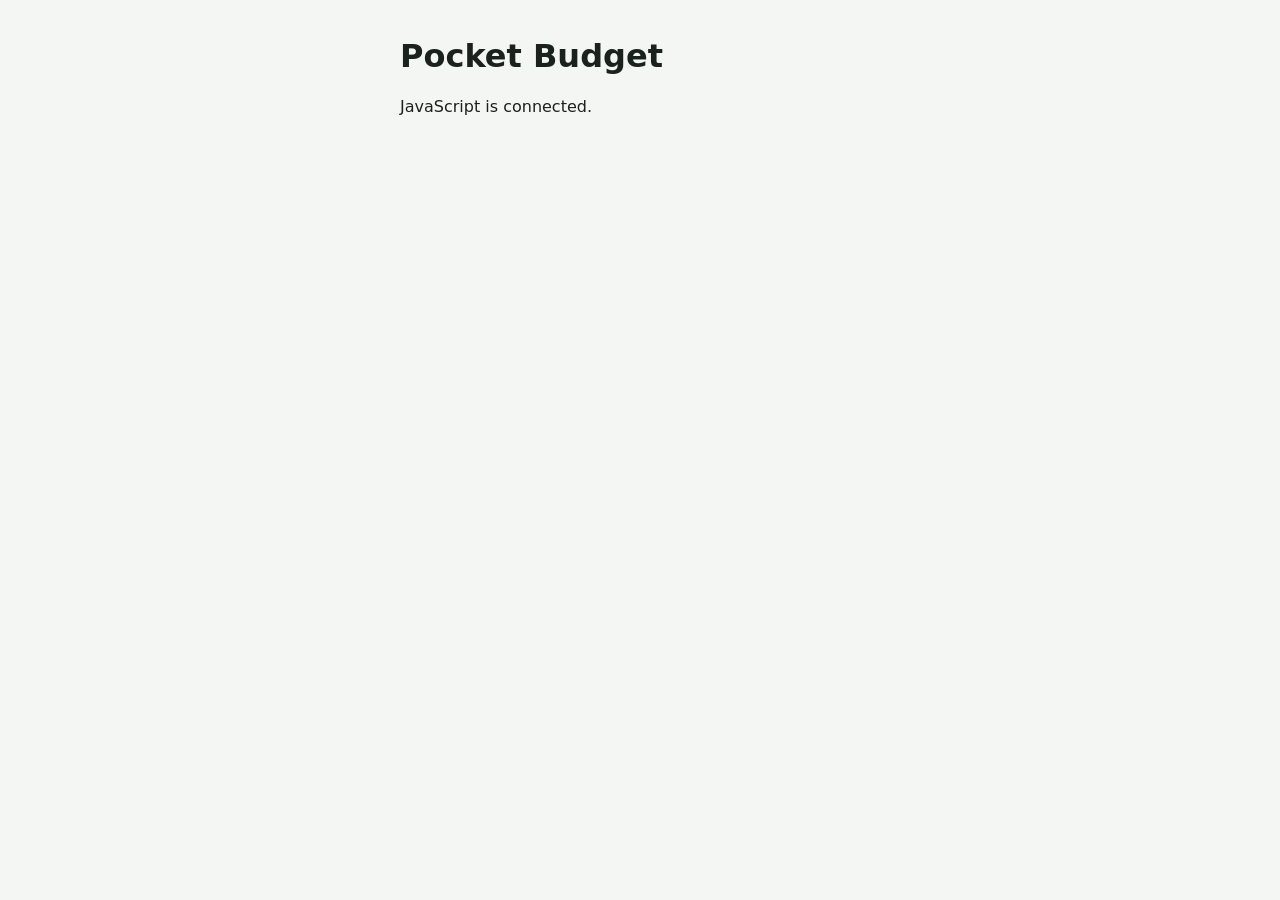
==== index.html @ a30707a2 "Set up project: plan, starter HTML/CSS/JS, local dev server Co-Authored-By: Claude Opus 5.5 <noreply" ====
<!DOCTYPE html>
<html lang="en">
<head>
  <meta charset="UTF-8">
  <!-- Makes the page fit phone screens instead of showing a zoomed-out desktop page -->
  <meta name="viewport" content="width=device-width, initial-scale=1">
  <title>Pocket Budget</title>
  <link rel="stylesheet" href="style.css">
  <!-- "defer" waits to run app.js until the HTML has loaded -->
  <script src="app.js" defer></script>
</head>
<body>
  <main>
    <h1>Pocket Budget</h1>
    <p id="status">Loading…</p>
  </main>
</body>
</html>
---- style.css ----
body {
  margin: 0;
  font-family: system-ui, sans-serif;
  background: #f4f6f3;
  color: #1b221e;
}

main {
  max-width: 480px;
  margin: 0 auto;
  padding: 16px;
}
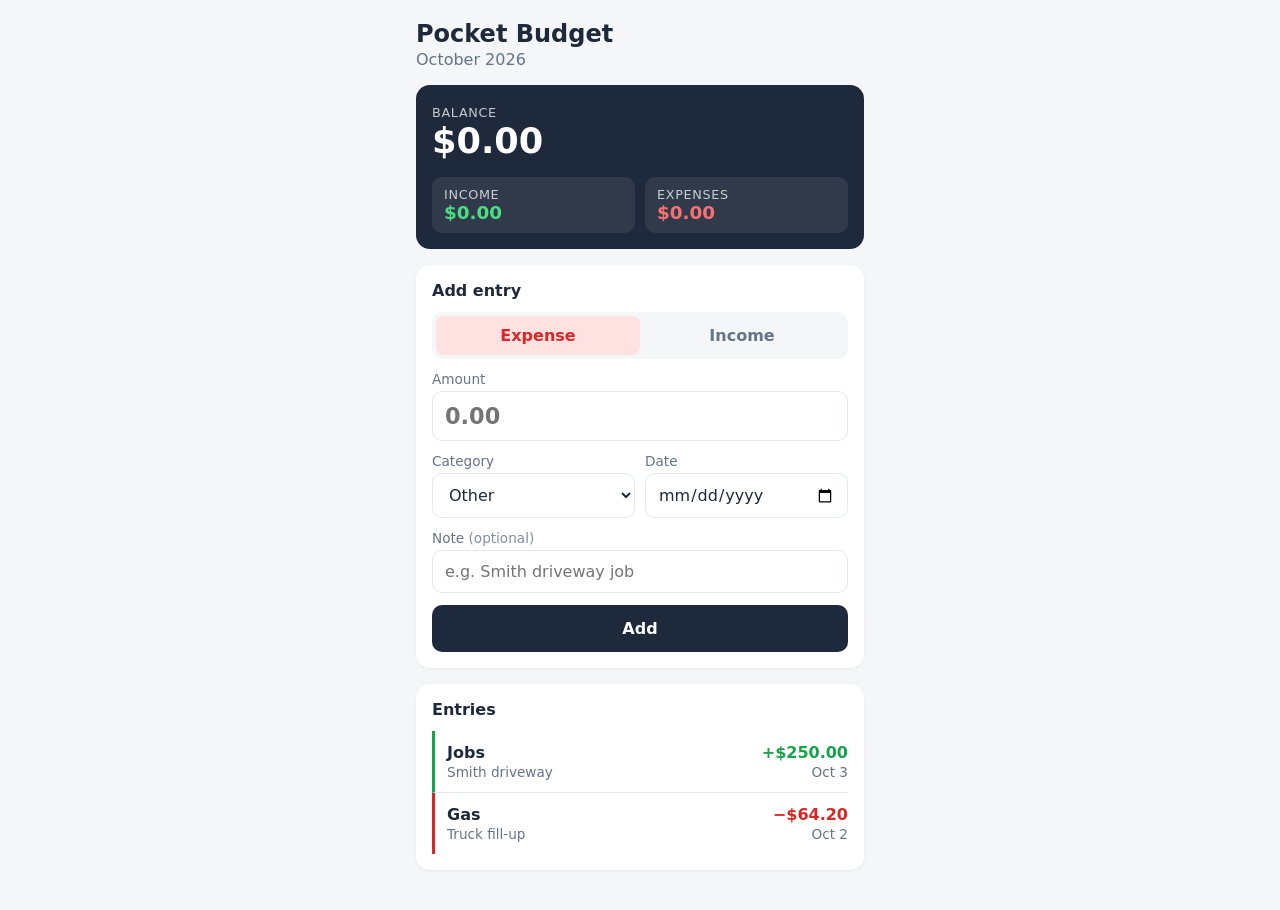
==== commit 04fdc7fb: "Add mobile-first layout: summary, add form, entry list Co-Authored-By: Claude Opus 5.5 <noreply@anth" ====
--- a/index.html
+++ b/index.html
@@ -11,8 +11,101 @@
 </head>
 <body>
   <main>
-    <h1>Pocket Budget</h1>
-    <p id="status">Loading…</p>
+    <header>
+      <h1>Pocket Budget</h1>
+      <p class="month" id="month-label">October 2026</p>
+    </header>
+
+    <!-- Summary: this month's totals -->
+    <section class="summary" aria-label="This month">
+      <div class="balance">
+        <span class="label">Balance</span>
+        <span class="amount" id="balance">$0.00</span>
+      </div>
+      <div class="totals">
+        <div class="total income">
+          <span class="label">Income</span>
+          <span class="amount" id="income-total">$0.00</span>
+        </div>
+        <div class="total expense">
+          <span class="label">Expenses</span>
+          <span class="amount" id="expense-total">$0.00</span>
+        </div>
+      </div>
+    </section>
+
+    <!-- Add form -->
+    <form id="entry-form" class="card">
+      <h2>Add entry</h2>
+
+      <!-- Two radio buttons styled as a toggle; only one can be picked -->
+      <div class="type-toggle" role="radiogroup" aria-label="Type">
+        <input type="radio" name="type" id="type-expense" value="expense" checked>
+        <label for="type-expense">Expense</label>
+        <input type="radio" name="type" id="type-income" value="income">
+        <label for="type-income">Income</label>
+      </div>
+
+      <label class="field">
+        <span>Amount</span>
+        <!-- inputmode="decimal" shows the number keypad on phones -->
+        <input type="number" id="amount" name="amount" inputmode="decimal"
+               step="0.01" min="0.01" placeholder="0.00" required>
+      </label>
+
+      <div class="row">
+        <label class="field">
+          <span>Category</span>
+          <select id="category" name="category">
+            <option>Food</option>
+            <option>Gas</option>
+            <option>Supplies</option>
+            <option>Bills</option>
+            <option>Fun</option>
+            <option selected>Other</option>
+          </select>
+        </label>
+        <label class="field">
+          <span>Date</span>
+          <input type="date" id="date" name="date">
+        </label>
+      </div>
+
+      <label class="field">
+        <span>Note <small>(optional)</small></span>
+        <input type="text" id="note" name="note" placeholder="e.g. Smith driveway job">
+      </label>
+
+      <button type="submit" class="add-btn">Add</button>
+    </form>
+
+    <!-- Entry list -->
+    <section class="card">
+      <h2>Entries</h2>
+      <ul class="entries" id="entries">
+        <!-- Sample entries to preview the design; replaced by JavaScript in Step 3 -->
+        <li class="entry income">
+          <div class="entry-main">
+            <span class="entry-category">Jobs</span>
+            <span class="entry-note">Smith driveway</span>
+          </div>
+          <div class="entry-side">
+            <span class="entry-amount">+$250.00</span>
+            <span class="entry-date">Oct 3</span>
+          </div>
+        </li>
+        <li class="entry expense">
+          <div class="entry-main">
+            <span class="entry-category">Gas</span>
+            <span class="entry-note">Truck fill-up</span>
+          </div>
+          <div class="entry-side">
+            <span class="entry-amount">−$64.20</span>
+            <span class="entry-date">Oct 2</span>
+          </div>
+        </li>
+      </ul>
+    </section>
   </main>
 </body>
 </html>
--- a/style.css
+++ b/style.css
@@ -1,12 +1,147 @@
+/* Color palette: change a color here and it updates everywhere */
+:root {
+  --bg: #f5f6f8;          /* page background: soft gray */
+  --card: #ffffff;        /* card background */
+  --ink: #1e293b;         /* main text: dark slate */
+  --muted: #64748b;       /* secondary text: labels, dates */
+  --line: #e2e8f0;        /* borders and dividers */
+  --income: #16a34a;      /* green */
+  --income-soft: #dcfce7;
+  --expense: #dc2626;     /* red */
+  --expense-soft: #fee2e2;
+  --radius: 14px;
+}
+
+* { box-sizing: border-box; }
+
 body {
   margin: 0;
-  font-family: system-ui, sans-serif;
-  background: #f4f6f3;
-  color: #1b221e;
+  font-family: system-ui, -apple-system, "Segoe UI", sans-serif;
+  background: var(--bg);
+  color: var(--ink);
 }
 
 main {
   max-width: 480px;
   margin: 0 auto;
+  padding: 20px 16px 40px;
+  display: grid;
+  gap: 16px;
+}
+
+h1 { font-size: 1.5rem; margin: 0; }
+h2 { font-size: 1rem; margin: 0 0 12px; }
+.month { margin: 2px 0 0; color: var(--muted); }
+
+.card {
+  background: var(--card);
+  border-radius: var(--radius);
   padding: 16px;
+  box-shadow: 0 1px 3px rgba(15, 23, 42, 0.06);
 }
+
+/* ---------- Summary ---------- */
+.summary {
+  background: var(--ink);
+  color: #fff;
+  border-radius: var(--radius);
+  padding: 20px 16px 16px;
+  display: grid;
+  gap: 16px;
+}
+.label {
+  display: block;
+  font-size: 0.8rem;
+  text-transform: uppercase;
+  letter-spacing: 0.05em;
+  opacity: 0.75;
+}
+.balance .amount { font-size: 2.2rem; font-weight: 700; }
+.totals { display: grid; grid-template-columns: 1fr 1fr; gap: 10px; }
+.total {
+  background: rgba(255, 255, 255, 0.08);
+  border-radius: 10px;
+  padding: 10px 12px;
+}
+.total .amount { font-size: 1.15rem; font-weight: 600; }
+.total.income .amount { color: #4ade80; }   /* lighter green: readable on dark */
+.total.expense .amount { color: #f87171; }  /* lighter red: readable on dark */
+.amount { font-variant-numeric: tabular-nums; }  /* digits line up */
+
+/* ---------- Form ---------- */
+#entry-form { display: grid; gap: 12px; }
+#entry-form h2 { margin: 0; }
+
+.type-toggle {
+  display: grid;
+  grid-template-columns: 1fr 1fr;
+  background: var(--bg);
+  border-radius: 10px;
+  padding: 4px;
+}
+.type-toggle input { position: absolute; opacity: 0; } /* hide the real radio circles */
+.type-toggle label {
+  text-align: center;
+  padding: 10px;
+  border-radius: 8px;
+  font-weight: 600;
+  color: var(--muted);
+  cursor: pointer;
+}
+#type-expense:checked + label { background: var(--expense-soft); color: var(--expense); }
+#type-income:checked + label  { background: var(--income-soft);  color: var(--income); }
+.type-toggle input:focus-visible + label { outline: 2px solid var(--ink); }
+
+.field { display: grid; gap: 4px; font-size: 0.85rem; color: var(--muted); }
+.field small { font-size: inherit; opacity: 0.8; }
+.row { display: grid; grid-template-columns: 1fr 1fr; gap: 10px; }
+
+input, select, button { font: inherit; }
+.field input, .field select {
+  width: 100%;
+  font-size: 1rem;     /* 16px+ stops iPhones from zooming in on tap */
+  color: var(--ink);
+  padding: 11px 12px;
+  border: 1px solid var(--line);
+  border-radius: 10px;
+  background: #fff;
+}
+.field input:focus, .field select:focus {
+  outline: none;
+  border-color: var(--ink);
+}
+#amount { font-size: 1.4rem; font-weight: 600; }
+
+.add-btn {
+  padding: 14px;
+  border: 0;
+  border-radius: 10px;
+  background: var(--ink);
+  color: #fff;
+  font-weight: 600;
+  font-size: 1rem;
+  cursor: pointer;
+}
+.add-btn:active { transform: scale(0.98); }
+
+/* ---------- Entry list ---------- */
+.entries { list-style: none; margin: 0; padding: 0; }
+.entry {
+  display: flex;
+  justify-content: space-between;
+  gap: 12px;
+  padding: 12px 0 12px 12px;
+  border-bottom: 1px solid var(--line);
+  border-left: 3px solid transparent;
+}
+.entry:last-child { border-bottom: 0; }
+.entry.income  { border-left-color: var(--income); }
+.entry.expense { border-left-color: var(--expense); }
+
+.entry-main, .entry-side { display: grid; gap: 2px; }
+.entry-side { text-align: right; }
+.entry-category { font-weight: 600; }
+.entry-note, .entry-date { font-size: 0.85rem; color: var(--muted); }
+.entry-amount { font-weight: 600; font-variant-numeric: tabular-nums; }
+.entry.income  .entry-amount { color: var(--income); }
+.entry.expense .entry-amount { color: var(--expense); }
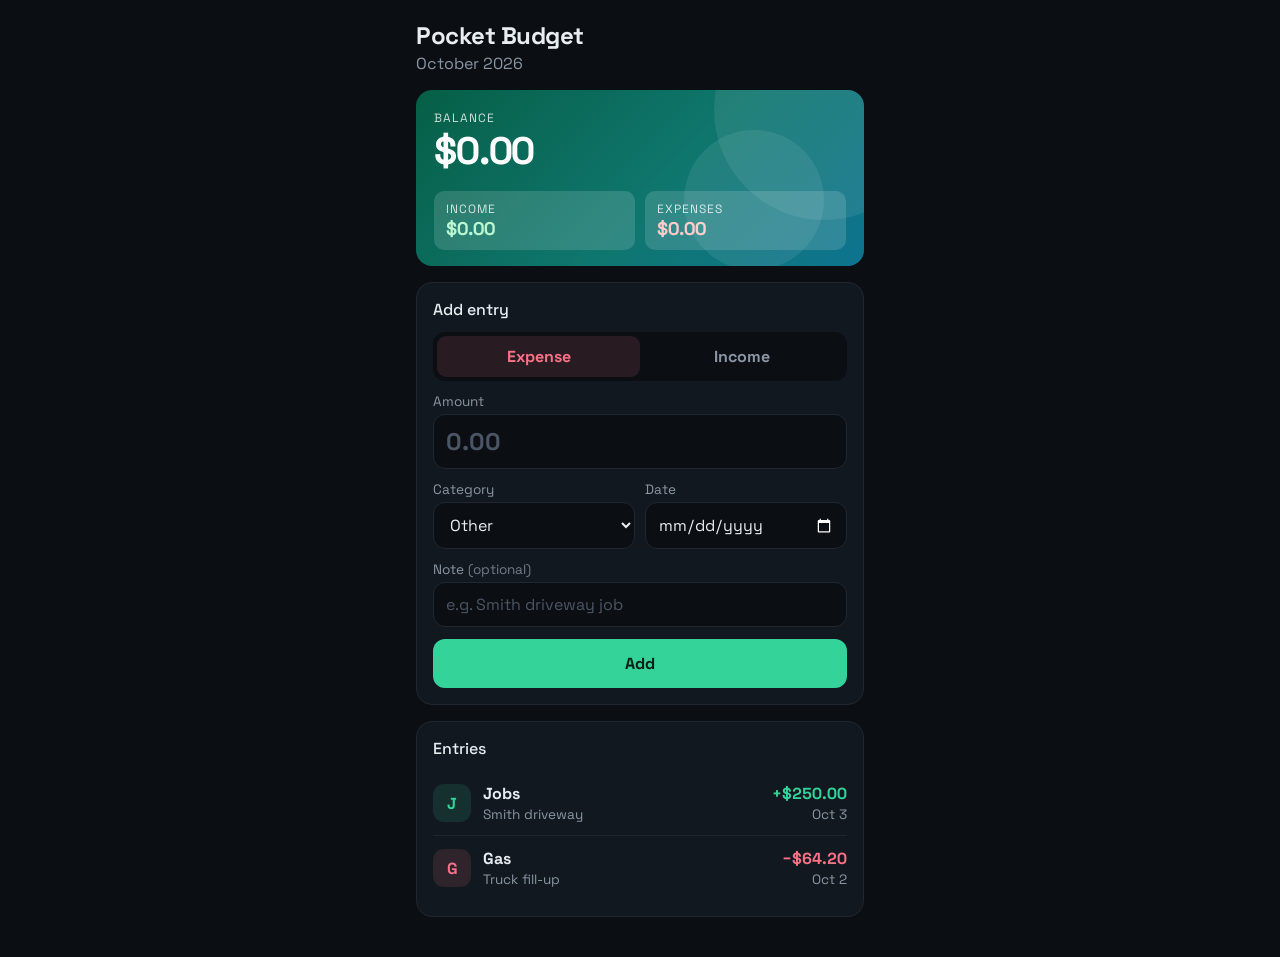
==== commit 0684fd83: "Restyle: dark theme with green gradient balance card, Space Grotesk, category badges Also adds mocku" ====
--- a/index.html
+++ b/index.html
@@ -5,6 +5,12 @@
   <!-- Makes the page fit phone screens instead of showing a zoomed-out desktop page -->
   <meta name="viewport" content="width=device-width, initial-scale=1">
   <title>Pocket Budget</title>
+  <!-- Colors the phone's browser bar to match the dark app -->
+  <meta name="theme-color" content="#0b0f14">
+  <!-- Space Grotesk font from Google Fonts -->
+  <link rel="preconnect" href="https://fonts.googleapis.com">
+  <link rel="preconnect" href="https://fonts.gstatic.com" crossorigin>
+  <link href="https://fonts.googleapis.com/css2?family=Space+Grotesk:wght@400;500;700&display=swap" rel="stylesheet">
   <link rel="stylesheet" href="style.css">
   <!-- "defer" waits to run app.js until the HTML has loaded -->
   <script src="app.js" defer></script>
@@ -85,6 +91,7 @@
       <ul class="entries" id="entries">
         <!-- Sample entries to preview the design; replaced by JavaScript in Step 3 -->
         <li class="entry income">
+          <span class="entry-badge" aria-hidden="true">J</span>
           <div class="entry-main">
             <span class="entry-category">Jobs</span>
             <span class="entry-note">Smith driveway</span>
@@ -95,6 +102,7 @@
           </div>
         </li>
         <li class="entry expense">
+          <span class="entry-badge" aria-hidden="true">G</span>
           <div class="entry-main">
             <span class="entry-category">Gas</span>
             <span class="entry-note">Truck fill-up</span>
--- a/style.css
+++ b/style.css
@@ -1,22 +1,26 @@
 /* Color palette: change a color here and it updates everywhere */
 :root {
-  --bg: #f5f6f8;          /* page background: soft gray */
-  --card: #ffffff;        /* card background */
-  --ink: #1e293b;         /* main text: dark slate */
-  --muted: #64748b;       /* secondary text: labels, dates */
-  --line: #e2e8f0;        /* borders and dividers */
-  --income: #16a34a;      /* green */
-  --income-soft: #dcfce7;
-  --expense: #dc2626;     /* red */
-  --expense-soft: #fee2e2;
-  --radius: 14px;
+  color-scheme: dark;     /* tells the browser to draw built-in controls (date picker, dropdown) dark too */
+  --font: "Space Grotesk", system-ui, sans-serif;
+  --bg: #0b0f14;          /* page background: near-black */
+  --card: #121820;        /* card background */
+  --field: #0b0f14;       /* input background */
+  --ink: #e8edf2;         /* main text */
+  --muted: #8a96a3;       /* secondary text: labels, dates */
+  --line: #1f2731;        /* borders and dividers */
+  --income: #34d399;      /* green */
+  --income-soft: rgba(52, 211, 153, 0.12);
+  --expense: #fb7185;     /* red */
+  --expense-soft: rgba(251, 113, 133, 0.12);
+  --balance-card: linear-gradient(135deg, #065f46 0%, #0f766e 55%, #0e7490 100%);
+  --radius: 16px;
 }
 
 * { box-sizing: border-box; }
 
 body {
   margin: 0;
-  font-family: system-ui, -apple-system, "Segoe UI", sans-serif;
+  font-family: var(--font);
   background: var(--bg);
   color: var(--ink);
 }
@@ -29,43 +33,56 @@
   gap: 16px;
 }
 
-h1 { font-size: 1.5rem; margin: 0; }
-h2 { font-size: 1rem; margin: 0 0 12px; }
+h1 { font-size: 1.5rem; font-weight: 700; letter-spacing: -0.02em; margin: 0; }
+h2 { font-size: 1rem; font-weight: 500; margin: 0 0 12px; }
 .month { margin: 2px 0 0; color: var(--muted); }
 
 .card {
   background: var(--card);
+  border: 1px solid var(--line);
   border-radius: var(--radius);
   padding: 16px;
-  box-shadow: 0 1px 3px rgba(15, 23, 42, 0.06);
 }
 
-/* ---------- Summary ---------- */
+/* ---------- Summary (the green "bank card") ---------- */
 .summary {
-  background: var(--ink);
+  position: relative;
+  overflow: hidden;       /* clips the decorative circles to the card */
+  background: var(--balance-card);
   color: #fff;
   border-radius: var(--radius);
-  padding: 20px 16px 16px;
+  padding: 20px 18px 16px;
   display: grid;
   gap: 16px;
 }
+/* Two see-through circles for the bank-card look. ::before/::after add them without extra HTML */
+.summary::before, .summary::after {
+  content: "";
+  position: absolute;
+  border-radius: 50%;
+  background: rgba(255, 255, 255, 0.08);
+}
+.summary::before { width: 220px; height: 220px; right: -70px; top: -90px; }
+.summary::after  { width: 140px; height: 140px; right: 40px;  top: 40px; }
+.summary > * { position: relative; }  /* keeps text above the circles */
+
 .label {
   display: block;
-  font-size: 0.8rem;
+  font-size: 0.75rem;
   text-transform: uppercase;
-  letter-spacing: 0.05em;
-  opacity: 0.75;
+  letter-spacing: 0.08em;
+  opacity: 0.8;
 }
-.balance .amount { font-size: 2.2rem; font-weight: 700; }
+.balance .amount { font-size: 2.4rem; font-weight: 700; letter-spacing: -0.03em; }
 .totals { display: grid; grid-template-columns: 1fr 1fr; gap: 10px; }
 .total {
-  background: rgba(255, 255, 255, 0.08);
+  background: rgba(255, 255, 255, 0.14);
   border-radius: 10px;
   padding: 10px 12px;
 }
-.total .amount { font-size: 1.15rem; font-weight: 600; }
-.total.income .amount { color: #4ade80; }   /* lighter green: readable on dark */
-.total.expense .amount { color: #f87171; }  /* lighter red: readable on dark */
+.total .amount { font-size: 1.15rem; font-weight: 700; }
+.total.income .amount  { color: #bbf7d0; }   /* pale green: readable on the green card */
+.total.expense .amount { color: #fecaca; }   /* pale red */
 .amount { font-variant-numeric: tabular-nums; }  /* digits line up */
 
 /* ---------- Form ---------- */
@@ -75,16 +92,16 @@
 .type-toggle {
   display: grid;
   grid-template-columns: 1fr 1fr;
-  background: var(--bg);
-  border-radius: 10px;
+  background: var(--field);
+  border-radius: 12px;
   padding: 4px;
 }
 .type-toggle input { position: absolute; opacity: 0; } /* hide the real radio circles */
 .type-toggle label {
   text-align: center;
   padding: 10px;
-  border-radius: 8px;
-  font-weight: 600;
+  border-radius: 9px;
+  font-weight: 700;
   color: var(--muted);
   cursor: pointer;
 }
@@ -103,22 +120,23 @@
   color: var(--ink);
   padding: 11px 12px;
   border: 1px solid var(--line);
-  border-radius: 10px;
-  background: #fff;
+  border-radius: 12px;
+  background: var(--field);
 }
+.field input::placeholder { color: #4b5563; }
 .field input:focus, .field select:focus {
   outline: none;
-  border-color: var(--ink);
+  border-color: var(--income);
 }
-#amount { font-size: 1.4rem; font-weight: 600; }
+#amount { font-size: 1.5rem; font-weight: 700; }
 
 .add-btn {
   padding: 14px;
   border: 0;
-  border-radius: 10px;
-  background: var(--ink);
-  color: #fff;
-  font-weight: 600;
+  border-radius: 12px;
+  background: var(--income);
+  color: #062018;      /* very dark green text on the bright button */
+  font-weight: 700;
   font-size: 1rem;
   cursor: pointer;
 }
@@ -128,20 +146,31 @@
 .entries { list-style: none; margin: 0; padding: 0; }
 .entry {
   display: flex;
-  justify-content: space-between;
+  align-items: center;
   gap: 12px;
-  padding: 12px 0 12px 12px;
+  padding: 12px 0;
   border-bottom: 1px solid var(--line);
-  border-left: 3px solid transparent;
 }
 .entry:last-child { border-bottom: 0; }
-.entry.income  { border-left-color: var(--income); }
-.entry.expense { border-left-color: var(--expense); }
 
-.entry-main, .entry-side { display: grid; gap: 2px; }
-.entry-side { text-align: right; }
-.entry-category { font-weight: 600; }
+/* Rounded square with the category's first letter */
+.entry-badge {
+  width: 38px;
+  height: 38px;
+  flex: none;
+  display: grid;
+  place-items: center;
+  border-radius: 11px;
+  font-weight: 700;
+}
+.entry.income  .entry-badge { background: var(--income-soft);  color: var(--income); }
+.entry.expense .entry-badge { background: var(--expense-soft); color: var(--expense); }
+
+.entry-main { flex: 1; display: grid; gap: 2px; min-width: 0; }
+.entry-side { display: grid; gap: 2px; text-align: right; }
+.entry-category { font-weight: 700; }
 .entry-note, .entry-date { font-size: 0.85rem; color: var(--muted); }
-.entry-amount { font-weight: 600; font-variant-numeric: tabular-nums; }
+.entry-note { overflow: hidden; text-overflow: ellipsis; white-space: nowrap; } /* long notes get "…" */
+.entry-amount { font-weight: 700; font-variant-numeric: tabular-nums; }
 .entry.income  .entry-amount { color: var(--income); }
 .entry.expense .entry-amount { color: var(--expense); }
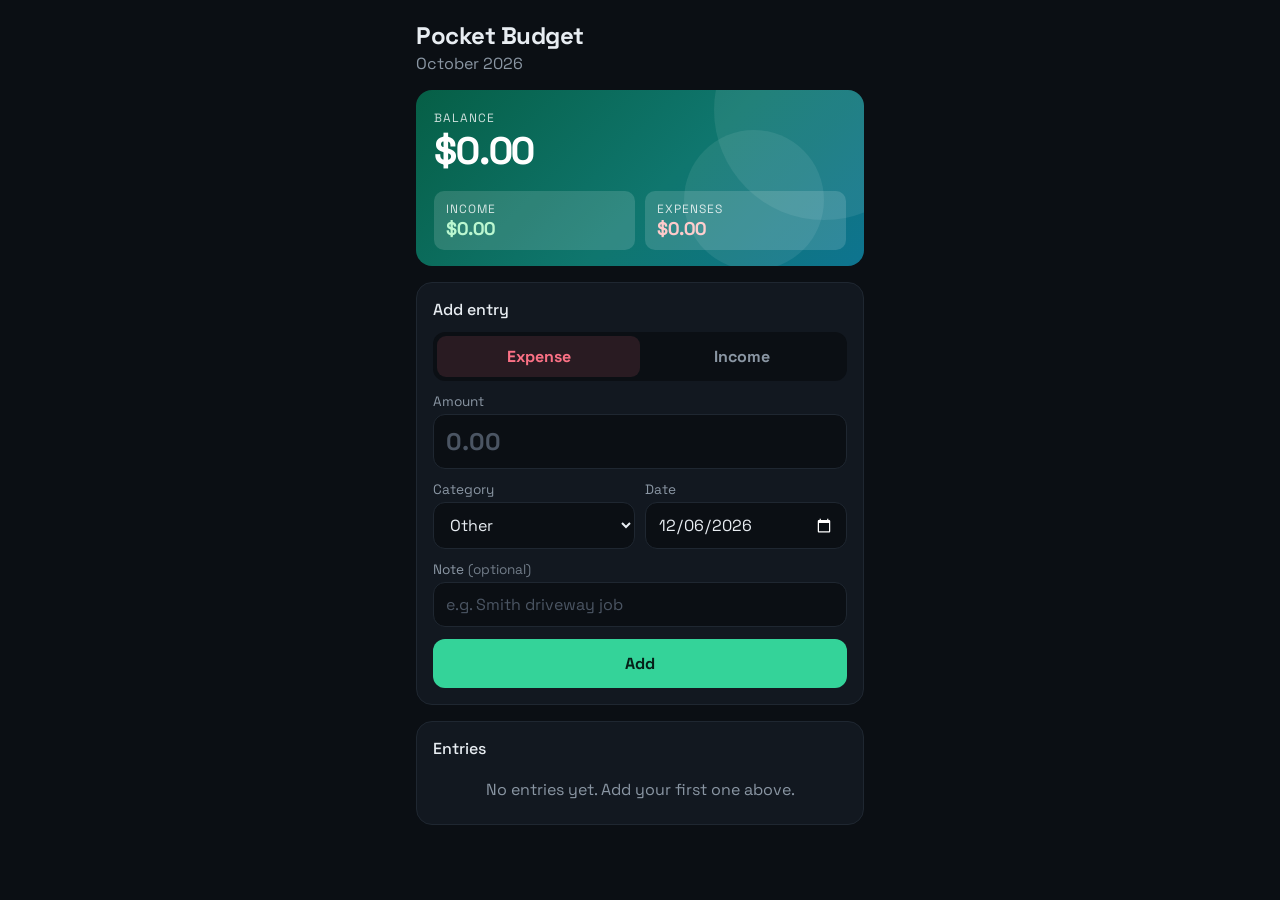
==== commit f8647237: "Add entries: form creates entries, list renders from state, categories follow type Co-Authored-By: C" ====
--- a/index.html
+++ b/index.html
@@ -62,14 +62,8 @@
       <div class="row">
         <label class="field">
           <span>Category</span>
-          <select id="category" name="category">
-            <option>Food</option>
-            <option>Gas</option>
-            <option>Supplies</option>
-            <option>Bills</option>
-            <option>Fun</option>
-            <option selected>Other</option>
-          </select>
+          <!-- Options are filled in by app.js, based on Expense/Income -->
+          <select id="category" name="category"></select>
         </label>
         <label class="field">
           <span>Date</span>
@@ -88,31 +82,9 @@
     <!-- Entry list -->
     <section class="card">
       <h2>Entries</h2>
-      <ul class="entries" id="entries">
-        <!-- Sample entries to preview the design; replaced by JavaScript in Step 3 -->
-        <li class="entry income">
-          <span class="entry-badge" aria-hidden="true">J</span>
-          <div class="entry-main">
-            <span class="entry-category">Jobs</span>
-            <span class="entry-note">Smith driveway</span>
-          </div>
-          <div class="entry-side">
-            <span class="entry-amount">+$250.00</span>
-            <span class="entry-date">Oct 3</span>
-          </div>
-        </li>
-        <li class="entry expense">
-          <span class="entry-badge" aria-hidden="true">G</span>
-          <div class="entry-main">
-            <span class="entry-category">Gas</span>
-            <span class="entry-note">Truck fill-up</span>
-          </div>
-          <div class="entry-side">
-            <span class="entry-amount">−$64.20</span>
-            <span class="entry-date">Oct 2</span>
-          </div>
-        </li>
-      </ul>
+      <!-- Filled in by app.js -->
+      <ul class="entries" id="entries"></ul>
+      <p class="empty" id="empty">No entries yet. Add your first one above.</p>
     </section>
   </main>
 </body>
--- a/style.css
+++ b/style.css
@@ -174,3 +174,6 @@
 .entry-amount { font-weight: 700; font-variant-numeric: tabular-nums; }
 .entry.income  .entry-amount { color: var(--income); }
 .entry.expense .entry-amount { color: var(--expense); }
+
+.empty { margin: 0; padding: 8px 0; color: var(--muted); text-align: center; }
+.empty[hidden] { display: none; }
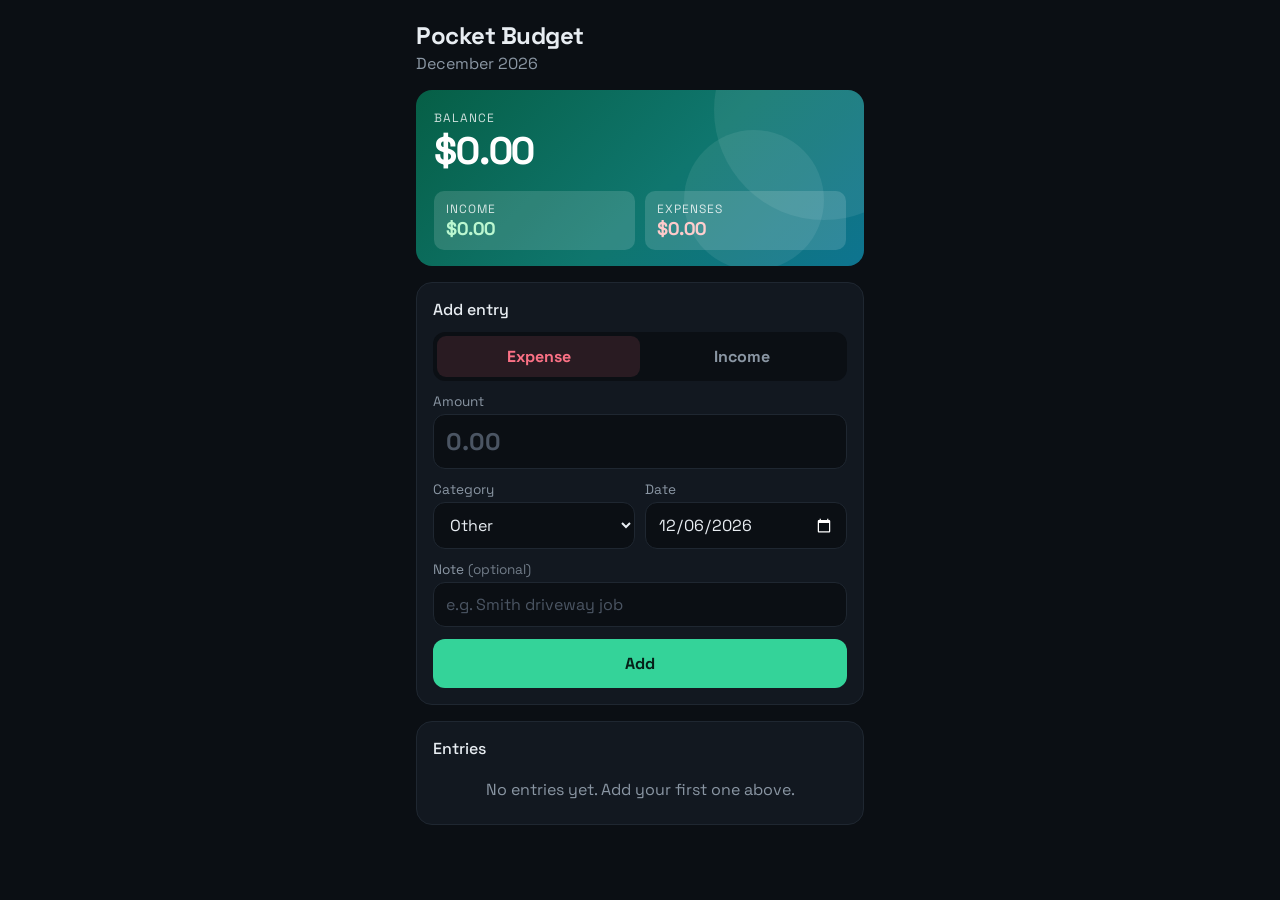
==== commit 9c015322: "Show this month's income, expenses, and balance in the summary card Co-Authored-By: Claude Opus 5.5 " ====
--- a/index.html
+++ b/index.html
@@ -19,7 +19,7 @@
   <main>
     <header>
       <h1>Pocket Budget</h1>
-      <p class="month" id="month-label">October 2026</p>
+      <p class="month" id="month-label"></p>
     </header>
 
     <!-- Summary: this month's totals -->
--- a/style.css
+++ b/style.css
@@ -74,6 +74,7 @@
   opacity: 0.8;
 }
 .balance .amount { font-size: 2.4rem; font-weight: 700; letter-spacing: -0.03em; }
+.balance .amount.negative { color: #fecaca; }  /* pale red when spending is more than income */
 .totals { display: grid; grid-template-columns: 1fr 1fr; gap: 10px; }
 .total {
   background: rgba(255, 255, 255, 0.14);
